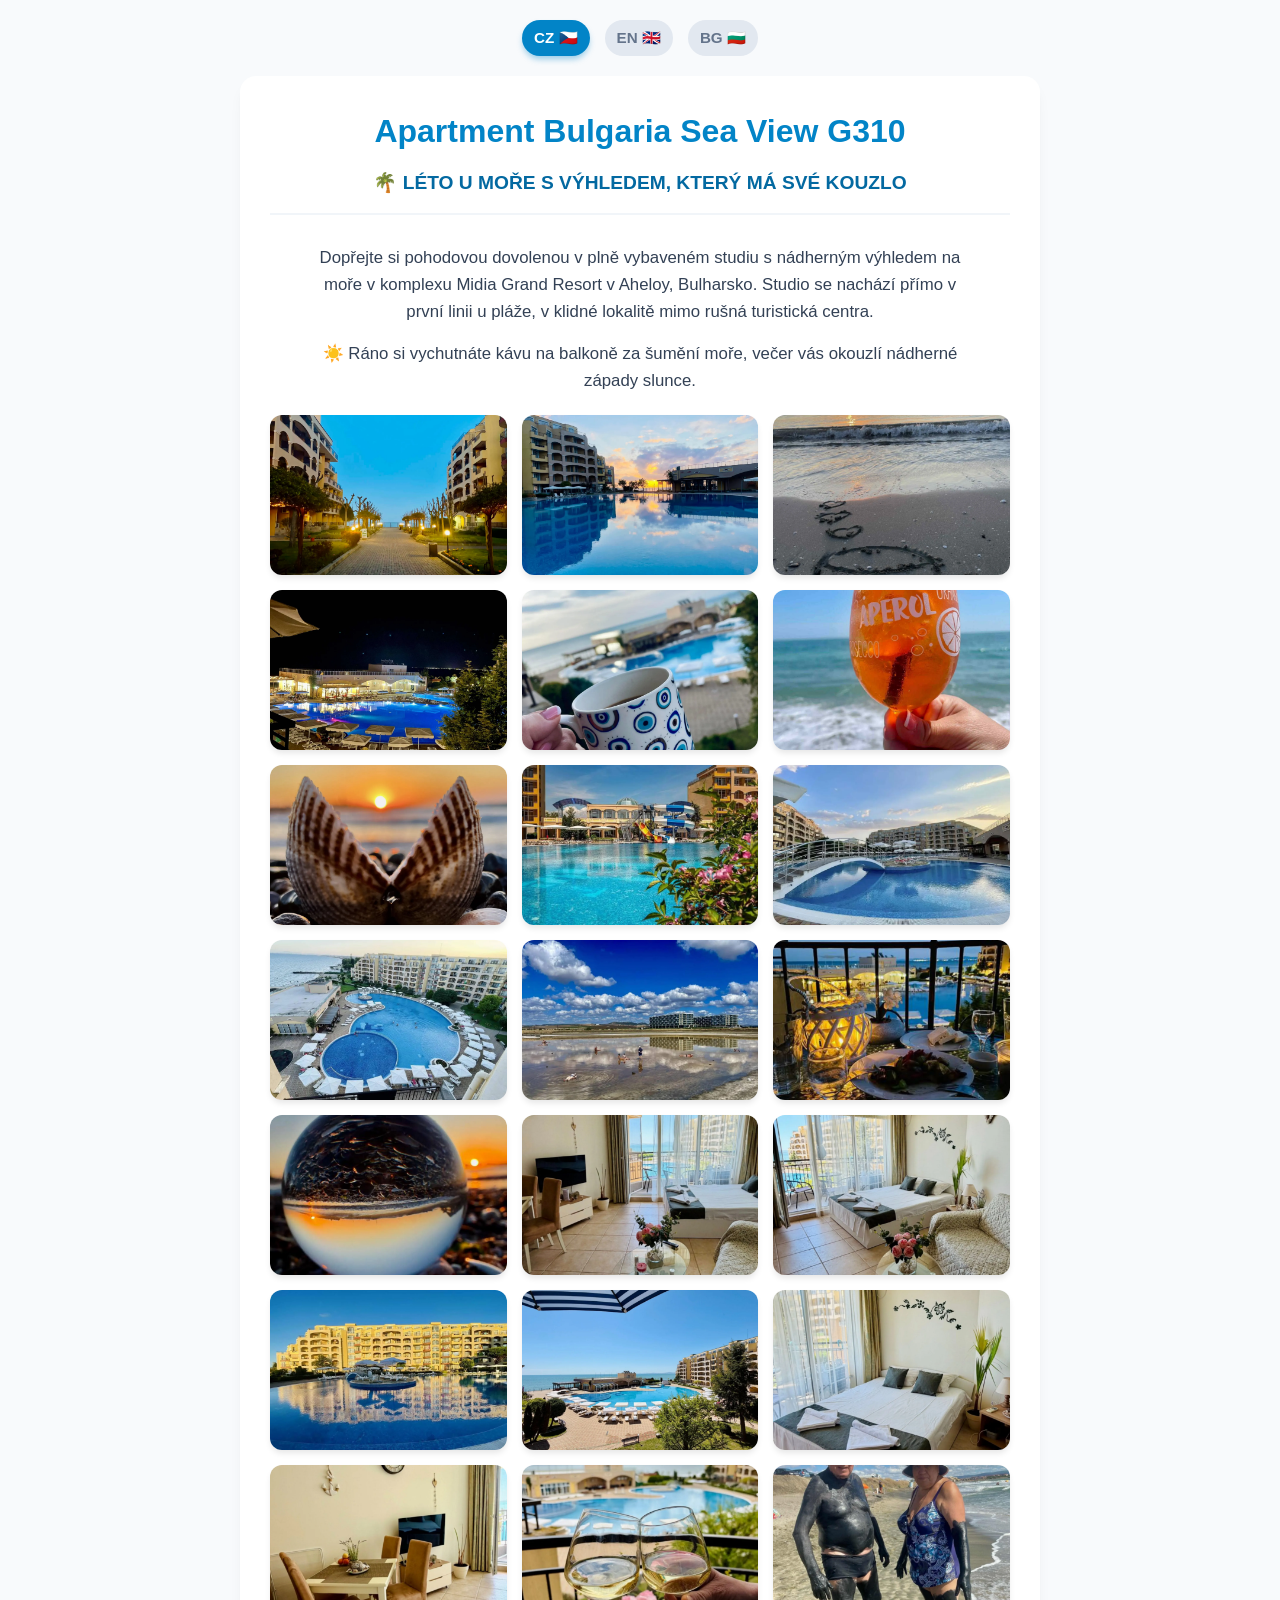
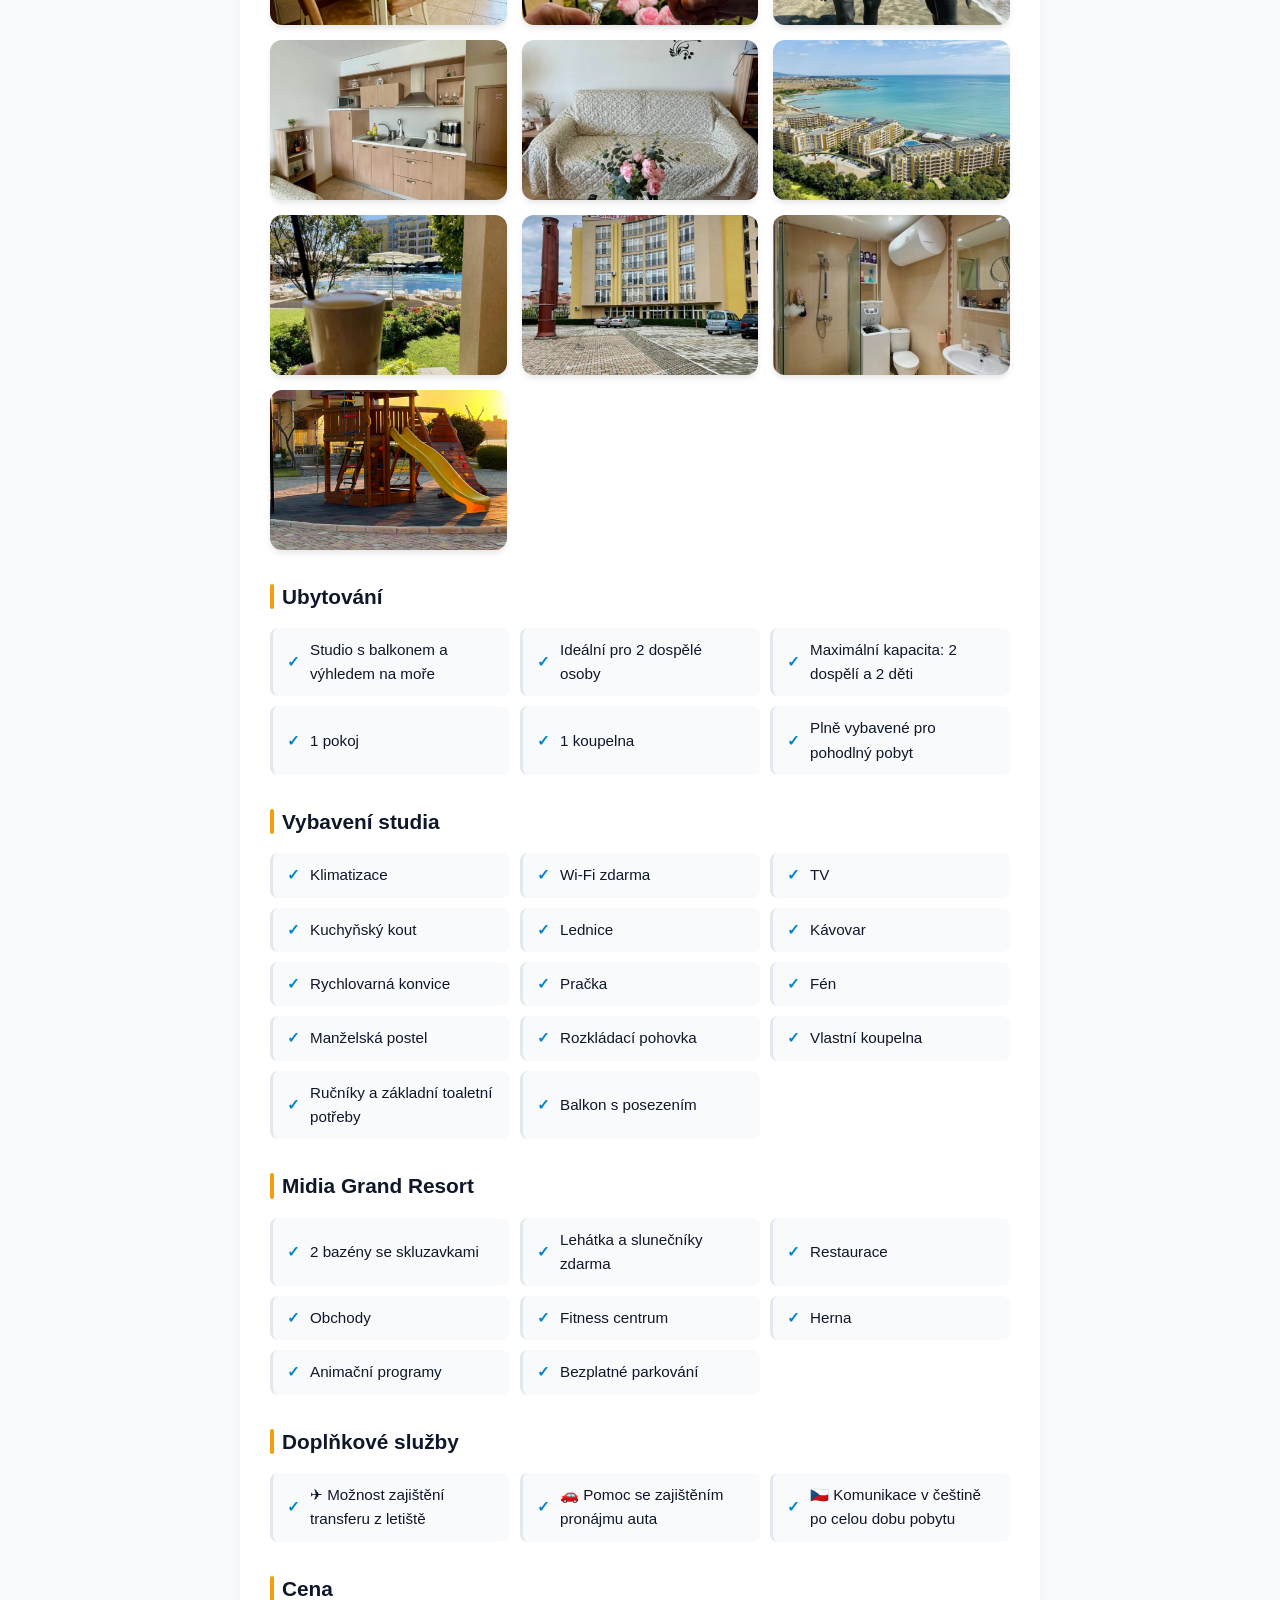
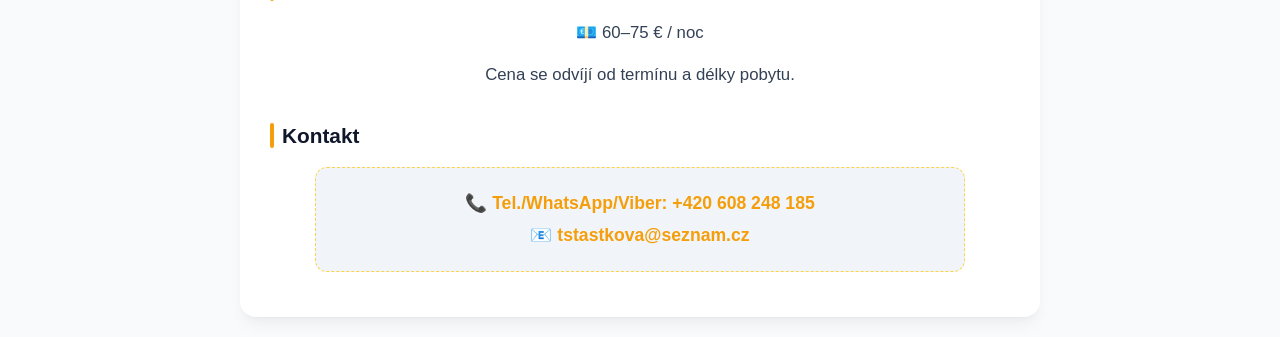
==== index.html @ 4f4d066b "First commit Uploaded files" ====
<!DOCTYPE html>
<html lang="cs">
<head>
    <meta charset="UTF-8" />
    <meta name="viewport" content="width=device-width, initial-scale=1.0"/>
    <title>Apartment Bulgaria Sea View G310</title>
    <link rel="stylesheet" href="css/style.css">
</head>

<body>

    <div class="lang">
    <a href="index.html" class="active">CZ 🇨🇿</a>
    <a href="en.html">EN 🇬🇧</a>
    <a href="bg.html">BG 🇧🇬</a>
    </div>

    <div class="container">

    <h1>Apartment Bulgaria Sea View G310</h1>

    <h2>🌴 LÉTO U MOŘE S VÝHLEDEM, KTERÝ MÁ SVÉ KOUZLO</h2>

    <p>
        Dopřejte si pohodovou dovolenou v plně vybaveném studiu s nádherným výhledem na moře v komplexu Midia Grand Resort v Aheloy, Bulharsko. Studio se nachází přímo v první linii u pláže, v klidné lokalitě mimo rušná turistická centra.
    </p>

    <p>☀️ Ráno si vychutnáte kávu na balkoně za šumění moře, večer vás okouzlí nádherné západy slunce.</p>
    <div class="gallery-slider">
        <a href="img/foto1.webp" target="_blank"><img src="img/foto1.webp" alt="Foto 1" loading="lazy"></a>
        <a href="img/foto2.webp" target="_blank"><img src="img/foto2.webp" alt="Foto 2" loading="lazy"></a>
        <a href="img/foto3.webp" target="_blank"><img src="img/foto3.webp" alt="Foto 3" loading="lazy"></a>
        <a href="img/foto4.webp" target="_blank"><img src="img/foto4.webp" alt="Foto 4" loading="lazy"></a>
        <a href="img/foto5.webp" target="_blank"><img src="img/foto5.webp" alt="Foto 5" loading="lazy"></a>
        <a href="img/foto6.webp" target="_blank"><img src="img/foto6.webp" alt="Foto 6" loading="lazy"></a>
        <a href="img/foto7.webp" target="_blank"><img src="img/foto7.webp" alt="Foto 7" loading="lazy"></a>
        <a href="img/foto8.webp" target="_blank"><img src="img/foto8.webp" alt="Foto 8" loading="lazy"></a>
        <a href="img/foto9.webp" target="_blank"><img src="img/foto9.webp" alt="Foto 9" loading="lazy"></a>
        <a href="img/foto10.webp" target="_blank"><img src="img/foto10.webp" alt="Foto 10" loading="lazy"></a>
        <a href="img/foto11.webp" target="_blank"><img src="img/foto11.webp" alt="Foto 11" loading="lazy"></a>
        <a href="img/foto12.webp" target="_blank"><img src="img/foto12.webp" alt="Foto 12" loading="lazy"></a>
        <a href="img/foto13.webp" target="_blank"><img src="img/foto13.webp" alt="Foto 13" loading="lazy"></a>
        <a href="img/foto14.webp" target="_blank"><img src="img/foto14.webp" alt="Foto 14" loading="lazy"></a>
        <a href="img/foto15.webp" target="_blank"><img src="img/foto15.webp" alt="Foto 15" loading="lazy"></a>
        <a href="img/foto16.webp" target="_blank"><img src="img/foto16.webp" alt="Foto 16" loading="lazy"></a>
        <a href="img/foto17.webp" target="_blank"><img src="img/foto17.webp" alt="Foto 17" loading="lazy"></a>
        <a href="img/foto18.webp" target="_blank"><img src="img/foto18.webp" alt="Foto 18" loading="lazy"></a>
        <a href="img/foto19.webp" target="_blank"><img src="img/foto19.webp" alt="Foto 19" loading="lazy"></a>
        <a href="img/foto20.webp" target="_blank"><img src="img/foto20.webp" alt="Foto 20" loading="lazy"></a>
        <a href="img/foto21.webp" target="_blank"><img src="img/foto21.webp" alt="Foto 21" loading="lazy"></a>
        <a href="img/foto22.webp" target="_blank"><img src="img/foto22.webp" alt="Foto 22" loading="lazy"></a>
        <a href="img/foto23.webp" target="_blank"><img src="img/foto23.webp" alt="Foto 23" loading="lazy"></a>
        <a href="img/foto24.webp" target="_blank"><img src="img/foto24.webp" alt="Foto 24" loading="lazy"></a>
        <a href="img/foto25.webp" target="_blank"><img src="img/foto25.webp" alt="Foto 25" loading="lazy"></a>
        <a href="img/foto26.webp" target="_blank"><img src="img/foto26.webp" alt="Foto 26" loading="lazy"></a>
        <a href="img/foto27.webp" target="_blank"><img src="img/foto27.webp" alt="Foto 27" loading="lazy"></a>
        <a href="img/foto28.webp" target="_blank"><img src="img/foto28.webp" alt="Foto 28" loading="lazy"></a>
    </div>
    <h3>Ubytování</h3>
    <ul>
        <li>Studio s balkonem a výhledem na moře</li>
        <li>Ideální pro 2 dospělé osoby</li>
        <li>Maximální kapacita: 2 dospělí a 2 děti</li>
        <li>1 pokoj</li>
        <li>1 koupelna</li>
        <li>Plně vybavené pro pohodlný pobyt</li>
    </ul>

    <h3>Vybavení studia</h3>
    <ul>
        <li>Klimatizace</li>
        <li>Wi-Fi zdarma</li>
        <li>TV</li>
        <li>Kuchyňský kout</li>
        <li>Lednice</li>
        <li>Kávovar</li>
        <li>Rychlovarná konvice</li>
        <li>Pračka</li>
        <li>Fén</li>
        <li>Manželská postel</li>
        <li>Rozkládací pohovka</li>
        <li>Vlastní koupelna</li>
        <li>Ručníky a základní toaletní potřeby</li>
        <li>Balkon s posezením</li>
    </ul>

    <h3>Midia Grand Resort</h3>
    <ul>
        <li>2 bazény se skluzavkami</li>
        <li>Lehátka a slunečníky zdarma</li>
        <li>Restaurace</li>
        <li>Obchody</li>
        <li>Fitness centrum</li>
        <li>Herna</li>
        <li>Animační programy</li>
        <li>Bezplatné parkování</li>
    </ul>
    <h3>Doplňkové služby</h3>
    <ul>
        <li>✈ Možnost zajištění transferu z letiště</li>
        <li>🚗 Pomoc se zajištěním pronájmu auta</li>
        <li>🇨🇿 Komunikace v češtině po celou dobu pobytu</li>
    </ul>

    <h3>Cena</h3>
    <p>💶 60–75 € / noc</p>
    <p>Cena se odvíjí od termínu a délky pobytu.</p>
    <h3>Kontakt</h3>
    <p>
        📞 Tel./WhatsApp/Viber: +420 608 248 185<br>
        📧 tstastkova@seznam.cz
    </p>

    </div>

</body>
</html>
---- css/style.css ----
:root {
    --primary-color: #0284c7;    
    --secondary-color: #0f172a; 
    --accent-color: #f59e0b;     
    --bg-color: #f8fafc;         
    --card-bg: #ffffff;         
    --text-muted: #64748b;       
}

* {
    box-sizing: border-box;
    margin: 0;
    padding: 0;
}

body {
    font-family: 'Segoe UI', Tahoma, Geneva, Verdana, sans-serif;
    background-color: var(--bg-color);
    color: var(--secondary-color);
    line-height: 1.6;
    padding: 20px 10px;
}

.lang {
    display: flex;
    justify-content: center; 
    gap: 15px;
    max-width: 800px;
    margin: 0 auto 20px auto;
    padding: 0 10px;
}

.lang a {
    text-decoration: none;
    color: var(--text-muted);
    font-weight: 600;
    font-size: 0.95rem;
    padding: 6px 12px;
    border-radius: 20px;
    background-color: #e2e8f0;
    transition: all 0.3s ease;
}

.lang a:hover {
    background-color: #cbd5e1;
    color: var(--secondary-color);
}

.lang a.active {
    background-color: var(--primary-color);
    color: white;
    box-shadow: 0 4px 6px -1px rgba(2, 132, 199, 0.4);
}

.container {
    max-width: 800px;
    margin: 0 auto;
    background-color: var(--card-bg);
    padding: 30px;
    border-radius: 16px;
    box-shadow: 0 10px 15px -3px rgba(0, 0, 0, 0.05), 0 4px 6px -4px rgba(0, 0, 0, 0.05);
}

h1 {
    font-size: 2rem;
    color: var(--primary-color);
    text-align: center;
    margin-bottom: 10px;
}

h2 {
    font-size: 1.2rem;
    font-weight: 600;
    color: #0369a1;
    text-align: center;
    margin-bottom: 30px;
    padding-bottom: 15px;
    border-bottom: 2px solid #f1f5f9;
}

h3 {
    font-size: 1.3rem;
    color: var(--secondary-color);
    margin: 30px 0 15px 0;
    position: relative;
    padding-left: 12px;
}

h3::before {
    content: "";
    position: absolute;
    left: 0;
    top: 4px;
    bottom: 4px;
    width: 4px;
    background-color: var(--accent-color);
    border-radius: 2px;
}

p {
    margin-bottom: 15px;
    color: #334155;
}

.container > p {
    font-size: 1.05rem;
    text-align: center;
    max-width: 650px;
    margin-left: auto;
    margin-right: auto;
}

ul {
    list-style: none;
    display: grid;
    grid-template-columns: repeat(auto-fit, minmax(240px, 1fr));
    gap: 10px;
    margin-bottom: 20px;
}

ul li {
    background-color: #f8fafc;
    padding: 10px 14px;
    border-radius: 8px;
    font-size: 0.95rem;
    display: flex;
    align-items: center;
    border-left: 3px solid #e2e8f0;
}

ul li::before {
    content: "✓";
    color: var(--primary-color);
    font-weight: bold;
    margin-right: 10px;
    flex-shrink: 0;
}

h3:contains("Doplňkové") + ul li::before,
h3:nth-of-type(4) + ul li::before {
    content: "" !important;
    margin-right: 0;
}


.container > p:last-of-type {
    font-size: 1.5rem;
    font-weight: bold;
    color: var(--accent-color);
    background-color: #fffbeb;
    padding: 15px;
    border-radius: 12px;
    text-align: center;
    border: 1px dashed #fcd34d;
    margin-top: 10px;
}

.container > p:last-child {
    background-color: #f1f5f9;
    padding: 20px;
    border-radius: 12px;
    text-align: center;
    font-size: 1.1rem;
    line-height: 1.8;
}

.container > p:last-child a {
    color: var(--primary-color);
    text-decoration: none;
    font-weight: 600;
}
.gallery-slider {
    display: flex;
    gap: 12px;
    overflow-x: auto;
    scroll-snap-type: x mandatory;
    padding-bottom: 15px;
    margin: 20px 0 30px 0;
    -webkit-overflow-scrolling: touch;
}

.gallery-slider::-webkit-scrollbar {
    height: 6px;
}
.gallery-slider::-webkit-scrollbar-thumb {
    background: #cbd5e1;
    border-radius: 10px;
}

.gallery-slider a {
    flex: 0 0 85%;
    scroll-snap-align: center;
    height: 250px;
    border-radius: 12px;
    overflow: hidden;
    box-shadow: 0 4px 6px -1px rgba(0, 0, 0, 0.1);
    display: block;
}

.gallery-slider img {
    width: 100%;
    height: 100%;
    object-fit: cover;
    transition: transform 0.3s ease;
}

@media (min-width: 768px) {
    .gallery-slider {
        display: grid; 
        grid-template-columns: repeat(auto-fit, minmax(220px, 1fr));
        gap: 15px;
        overflow-x: visible;
        scroll-snap-type: none;
        padding-bottom: 0;
    }

    .gallery-slider a {
        flex: none;
        height: 160px;
    }

    .gallery-slider a:hover img {
        transform: scale(1.05);
    }
}

@media (hover: hover) {
    .gallery-item img:hover {
        transform: scale(1.05);
    }
}

@media (max-width: 600px) {
    body {
        padding: 10px 5px;
    }
    
    .container {
        padding: 20px 15px;
        border-radius: 12px;
    }

    h1 {
        font-size: 1.6rem;
    }

    h2 {
        font-size: 1rem;
        margin-bottom: 20px;
    }

    ul {
        grid-template-columns: 1fr;
    }
}
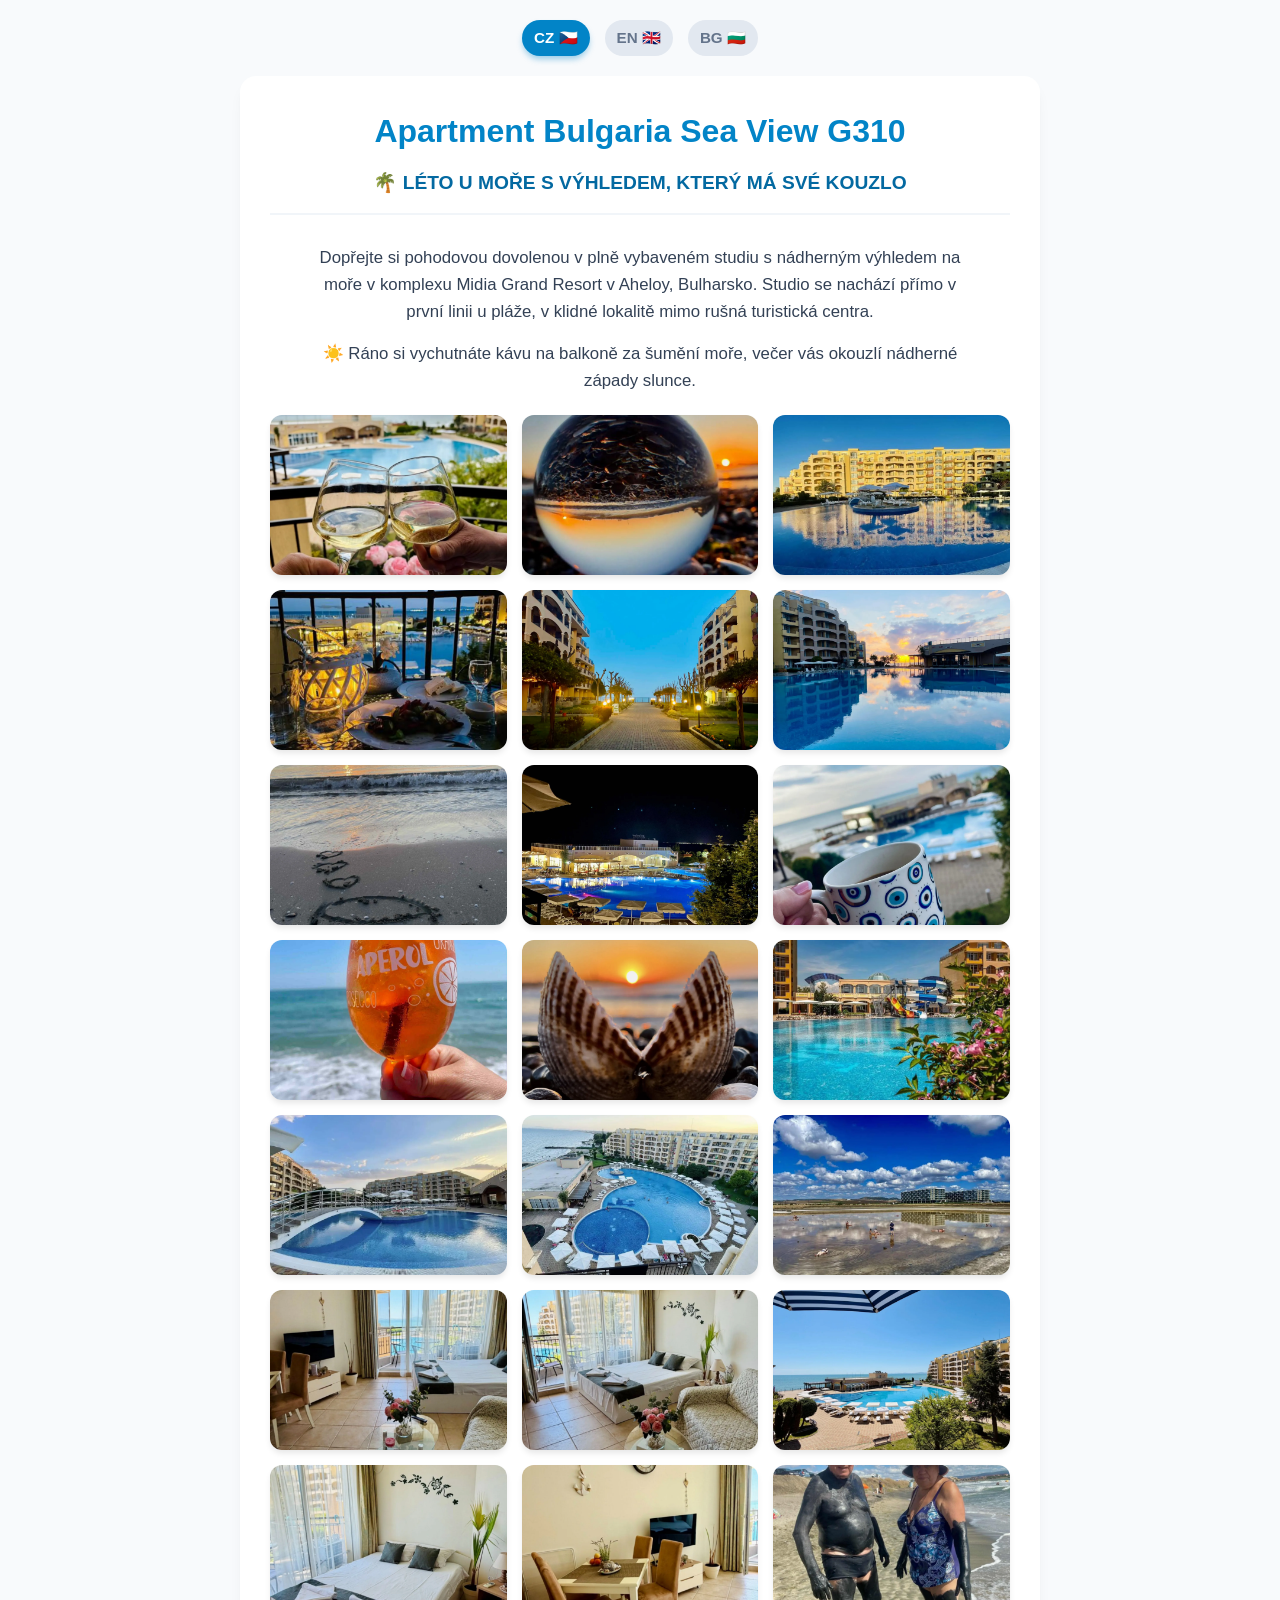
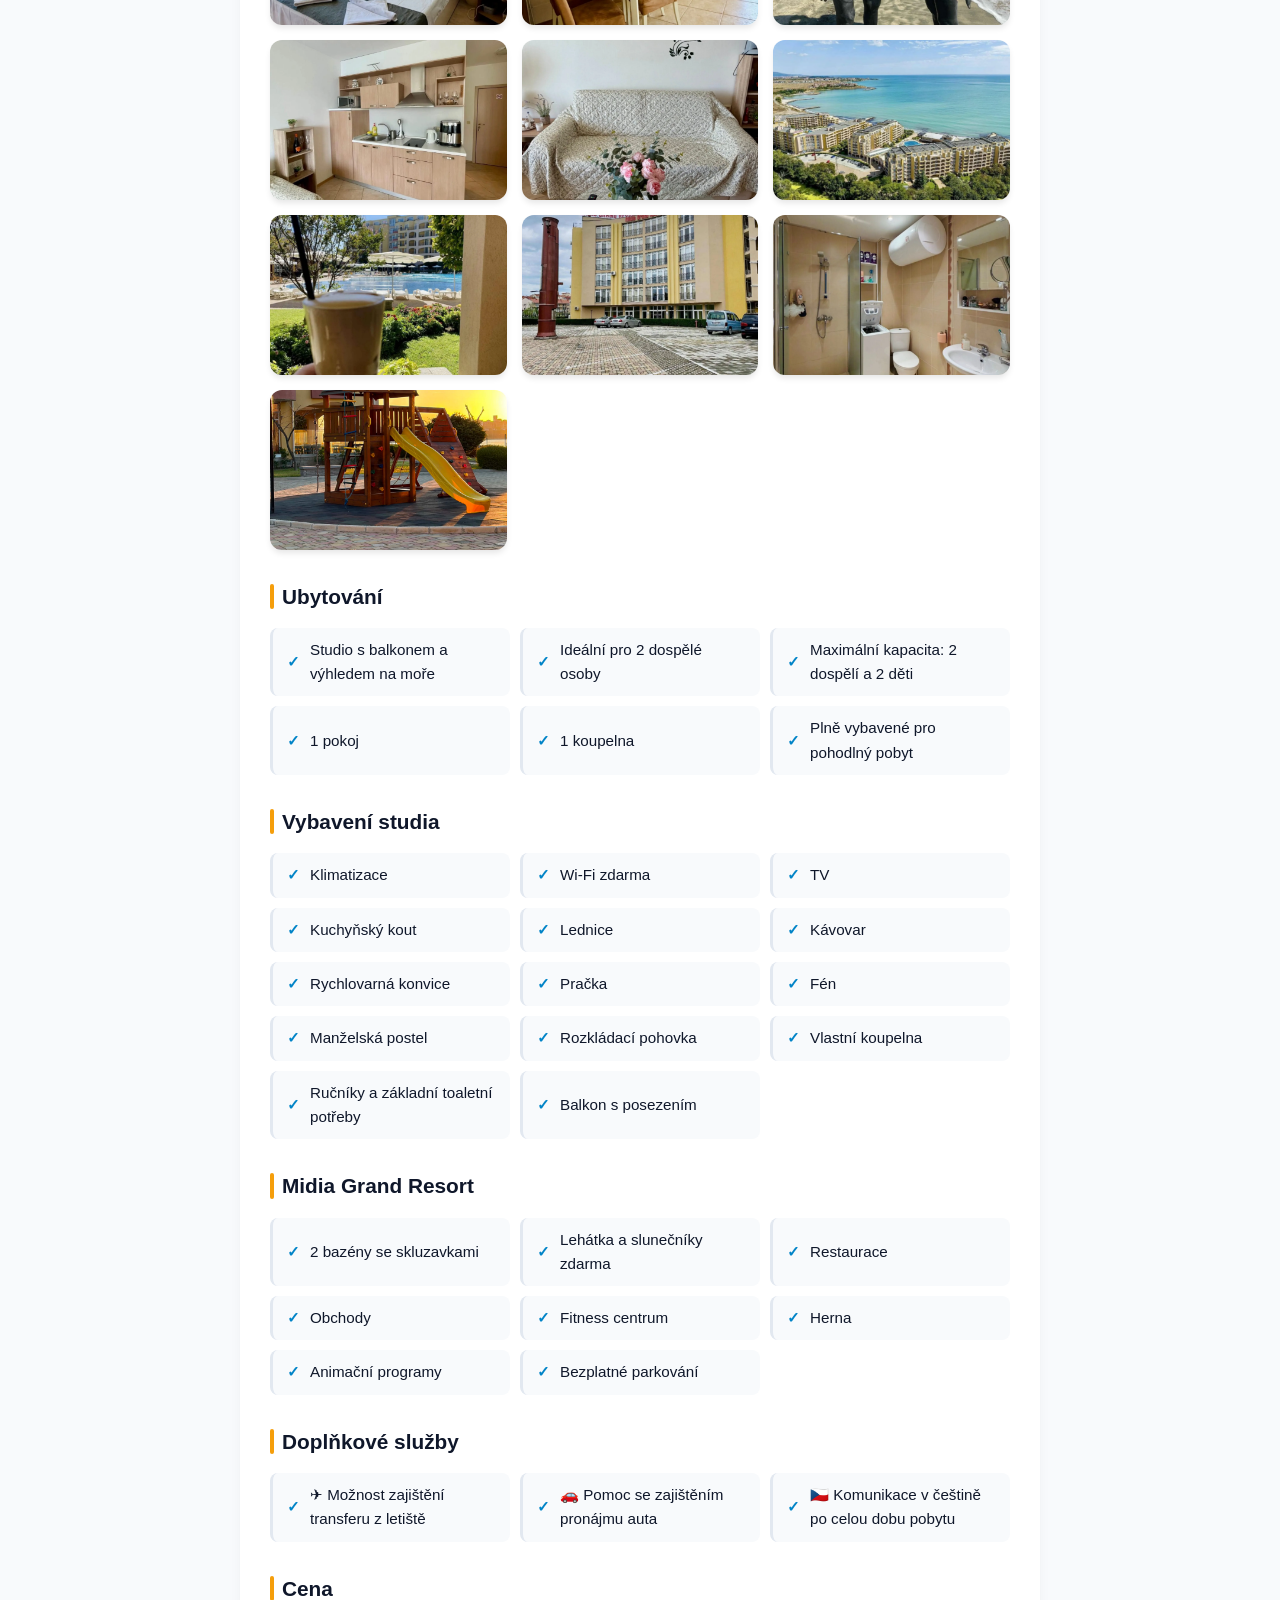
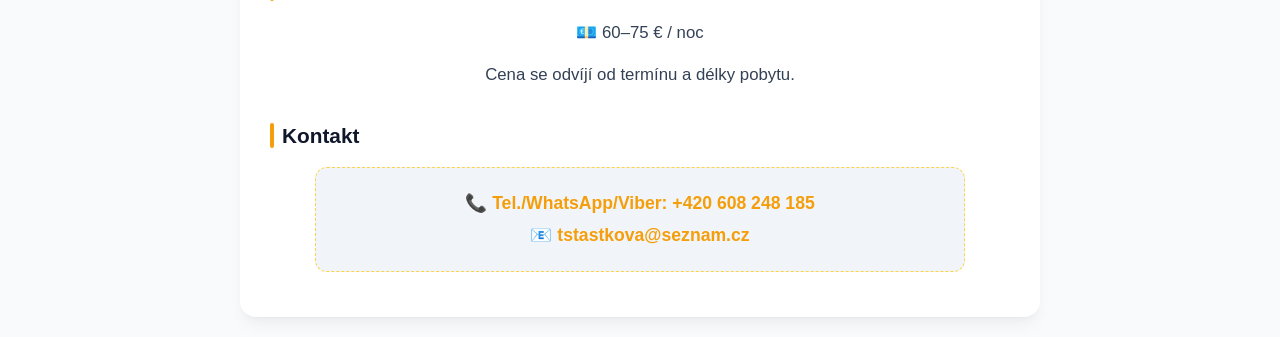
==== commit 3ad8dee2: "Change order cz" ====
--- a/index.html
+++ b/index.html
@@ -27,6 +27,10 @@
 
     <p>☀️ Ráno si vychutnáte kávu na balkoně za šumění moře, večer vás okouzlí nádherné západy slunce.</p>
     <div class="gallery-slider">
+        <a href="img/foto20.webp" target="_blank"><img src="img/foto20.webp" alt="Foto 20" loading="lazy"></a>
+        <a href="img/foto13.webp" target="_blank"><img src="img/foto13.webp" alt="Foto 13" loading="lazy"></a>
+        <a href="img/foto16.webp" target="_blank"><img src="img/foto16.webp" alt="Foto 16" loading="lazy"></a>
+        <a href="img/foto12.webp" target="_blank"><img src="img/foto12.webp" alt="Foto 12" loading="lazy"></a>
         <a href="img/foto1.webp" target="_blank"><img src="img/foto1.webp" alt="Foto 1" loading="lazy"></a>
         <a href="img/foto2.webp" target="_blank"><img src="img/foto2.webp" alt="Foto 2" loading="lazy"></a>
         <a href="img/foto3.webp" target="_blank"><img src="img/foto3.webp" alt="Foto 3" loading="lazy"></a>
@@ -38,15 +42,11 @@
         <a href="img/foto9.webp" target="_blank"><img src="img/foto9.webp" alt="Foto 9" loading="lazy"></a>
         <a href="img/foto10.webp" target="_blank"><img src="img/foto10.webp" alt="Foto 10" loading="lazy"></a>
         <a href="img/foto11.webp" target="_blank"><img src="img/foto11.webp" alt="Foto 11" loading="lazy"></a>
-        <a href="img/foto12.webp" target="_blank"><img src="img/foto12.webp" alt="Foto 12" loading="lazy"></a>
-        <a href="img/foto13.webp" target="_blank"><img src="img/foto13.webp" alt="Foto 13" loading="lazy"></a>
         <a href="img/foto14.webp" target="_blank"><img src="img/foto14.webp" alt="Foto 14" loading="lazy"></a>
         <a href="img/foto15.webp" target="_blank"><img src="img/foto15.webp" alt="Foto 15" loading="lazy"></a>
-        <a href="img/foto16.webp" target="_blank"><img src="img/foto16.webp" alt="Foto 16" loading="lazy"></a>
         <a href="img/foto17.webp" target="_blank"><img src="img/foto17.webp" alt="Foto 17" loading="lazy"></a>
         <a href="img/foto18.webp" target="_blank"><img src="img/foto18.webp" alt="Foto 18" loading="lazy"></a>
         <a href="img/foto19.webp" target="_blank"><img src="img/foto19.webp" alt="Foto 19" loading="lazy"></a>
-        <a href="img/foto20.webp" target="_blank"><img src="img/foto20.webp" alt="Foto 20" loading="lazy"></a>
         <a href="img/foto21.webp" target="_blank"><img src="img/foto21.webp" alt="Foto 21" loading="lazy"></a>
         <a href="img/foto22.webp" target="_blank"><img src="img/foto22.webp" alt="Foto 22" loading="lazy"></a>
         <a href="img/foto23.webp" target="_blank"><img src="img/foto23.webp" alt="Foto 23" loading="lazy"></a>
@@ -114,4 +114,4 @@
     </div>
 
 </body>
-</html>+</html>
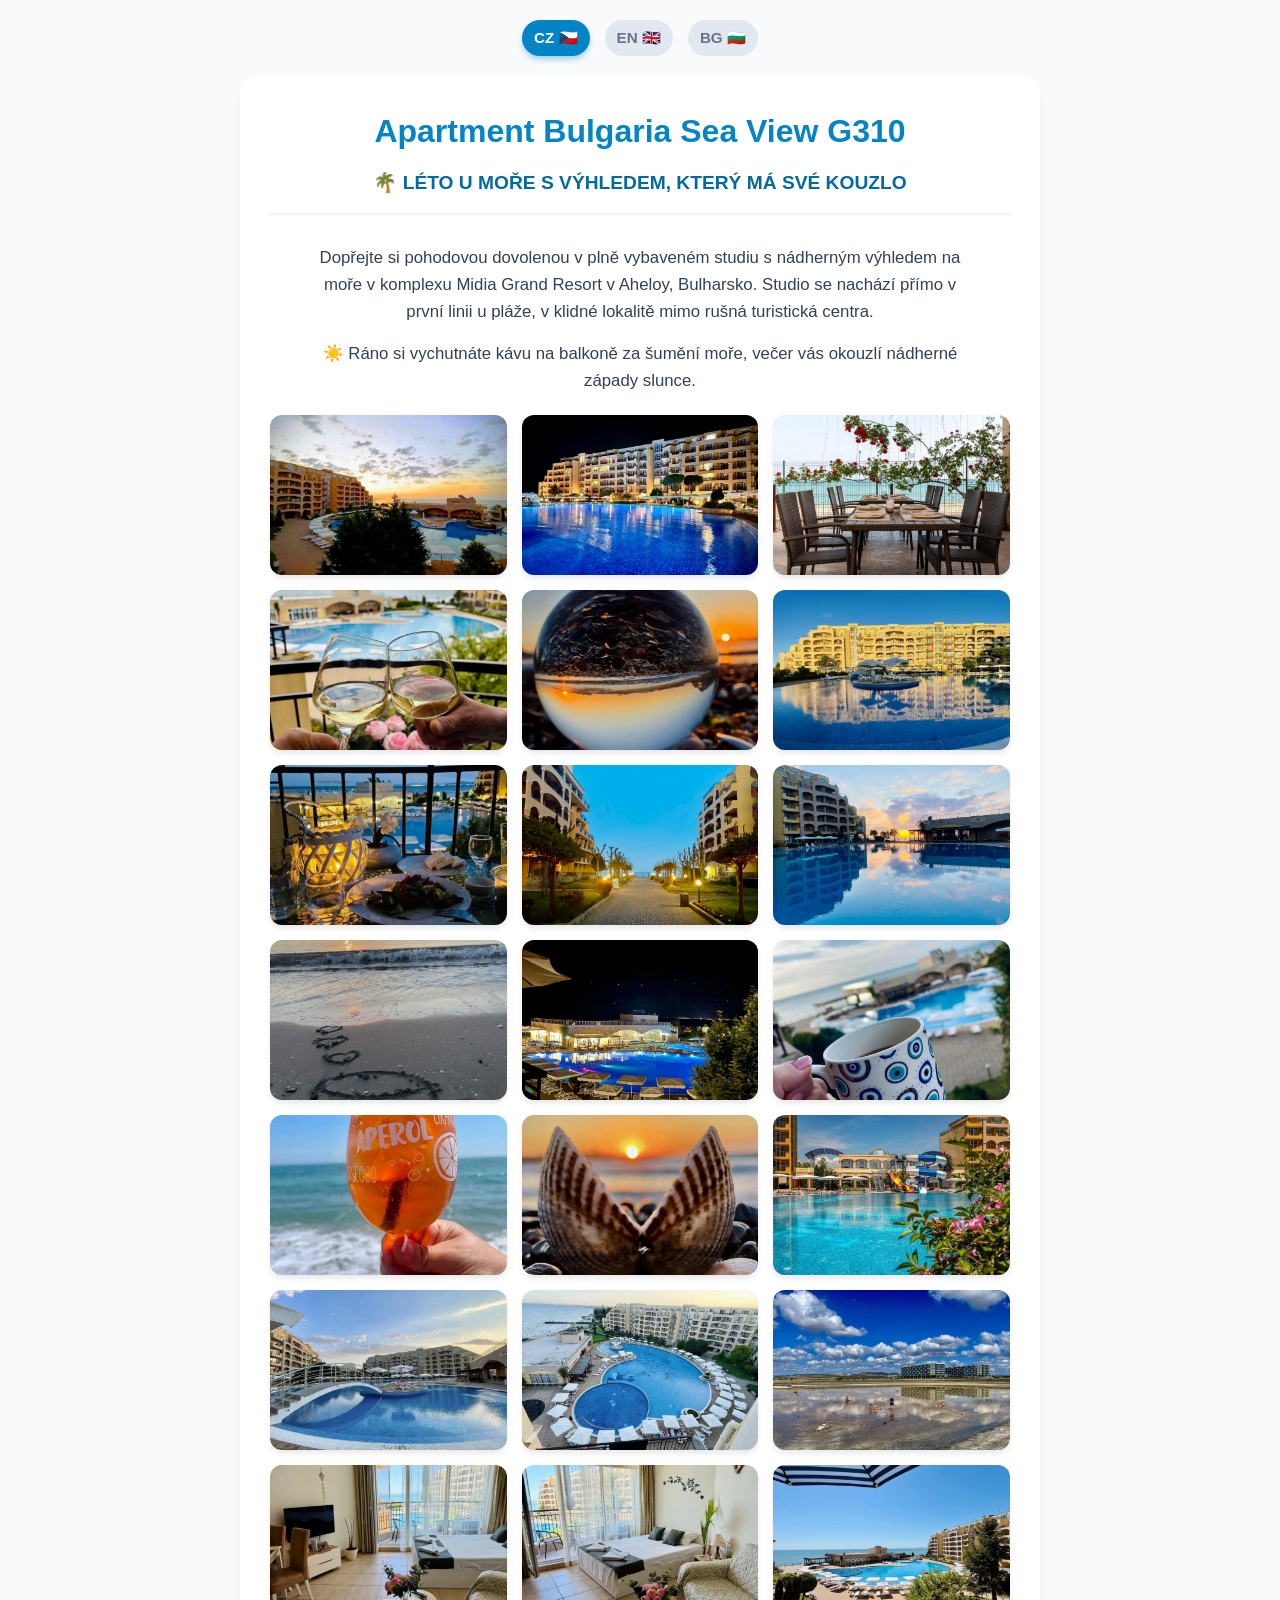
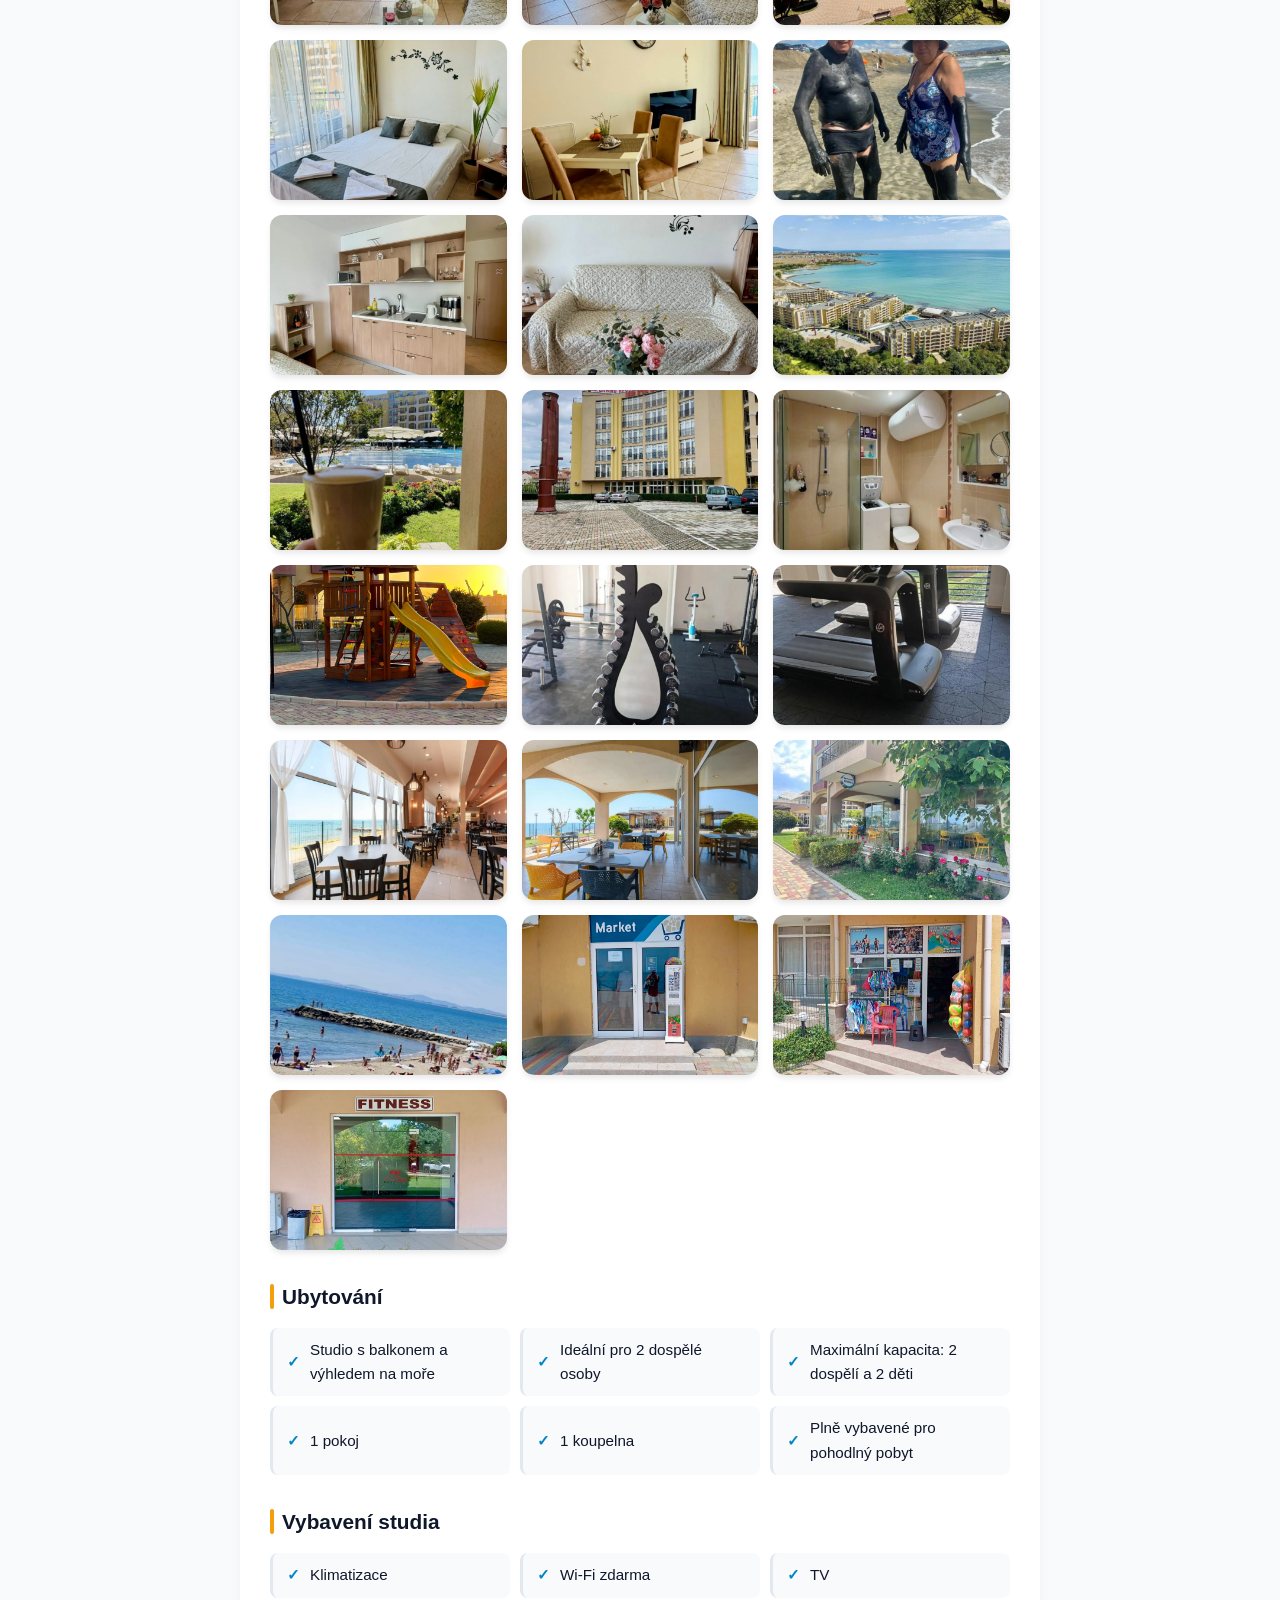
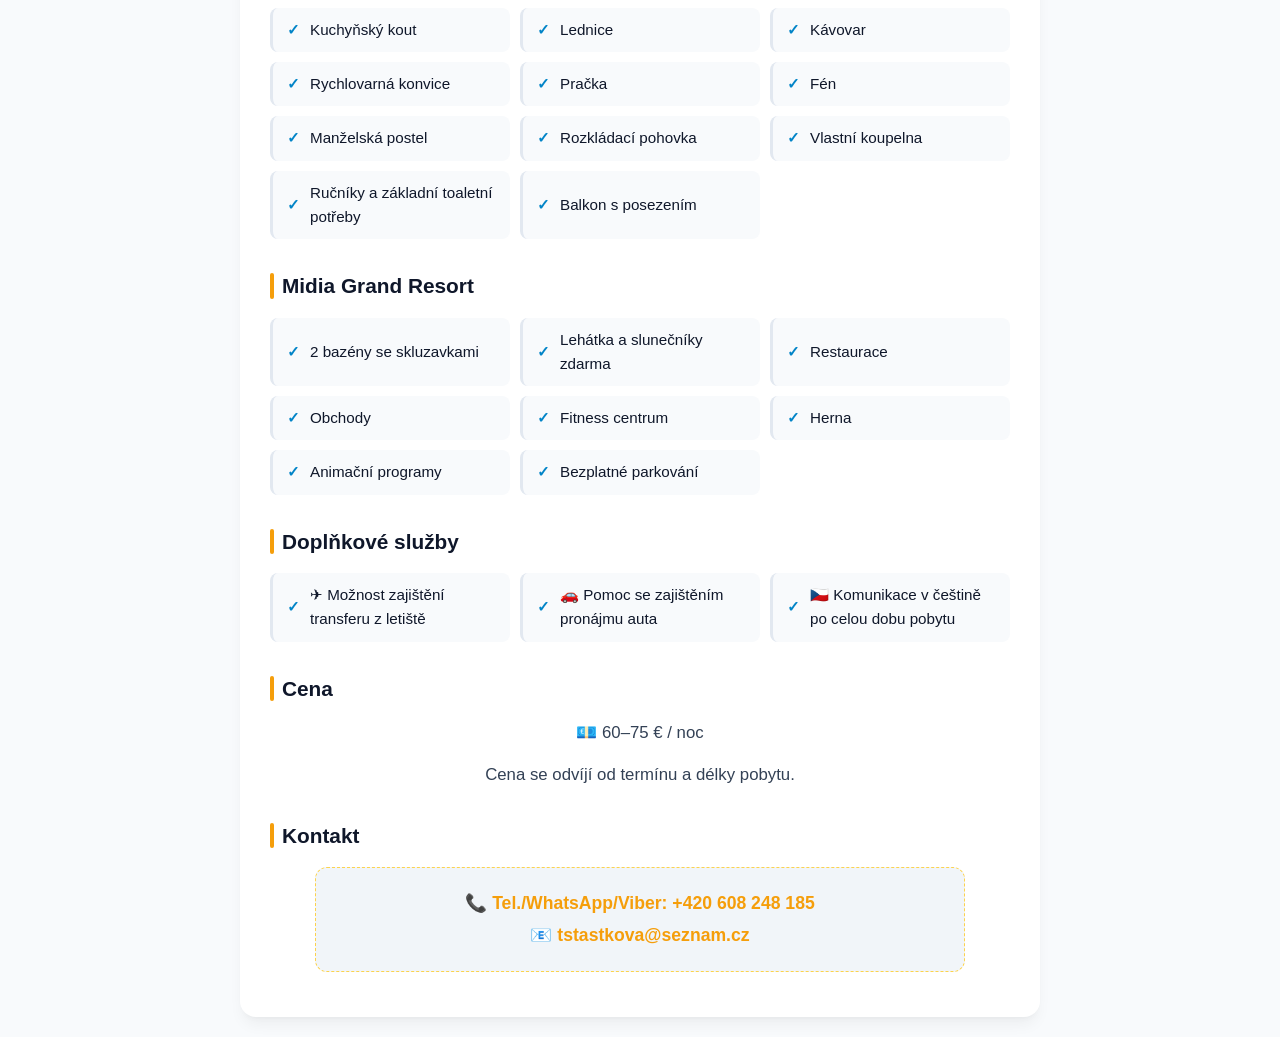
==== commit adafc8e2: "Added more images" ====
--- a/index.html
+++ b/index.html
@@ -5,6 +5,7 @@
     <meta name="viewport" content="width=device-width, initial-scale=1.0"/>
     <title>Apartment Bulgaria Sea View G310</title>
     <link rel="stylesheet" href="css/style.css">
+    <link rel="icon" type="image/png" href="favicon.png">
 </head>
 
 <body>
@@ -27,6 +28,9 @@
 
     <p>☀️ Ráno si vychutnáte kávu na balkoně za šumění moře, večer vás okouzlí nádherné západy slunce.</p>
     <div class="gallery-slider">
+        <a href="img/foto35.webp" target="_blank"><img src="img/foto35.webp" alt="Foto 35" loading="lazy"></a>
+        <a href="img/foto33.webp" target="_blank"><img src="img/foto33.webp" alt="Foto 33" loading="lazy"></a>
+        <a href="img/foto34.webp" target="_blank"><img src="img/foto34.webp" alt="Foto 34" loading="lazy"></a>
         <a href="img/foto20.webp" target="_blank"><img src="img/foto20.webp" alt="Foto 20" loading="lazy"></a>
         <a href="img/foto13.webp" target="_blank"><img src="img/foto13.webp" alt="Foto 13" loading="lazy"></a>
         <a href="img/foto16.webp" target="_blank"><img src="img/foto16.webp" alt="Foto 16" loading="lazy"></a>
@@ -55,6 +59,15 @@
         <a href="img/foto26.webp" target="_blank"><img src="img/foto26.webp" alt="Foto 26" loading="lazy"></a>
         <a href="img/foto27.webp" target="_blank"><img src="img/foto27.webp" alt="Foto 27" loading="lazy"></a>
         <a href="img/foto28.webp" target="_blank"><img src="img/foto28.webp" alt="Foto 28" loading="lazy"></a>
+        <a href="img/foto29.webp" target="_blank"><img src="img/foto29.webp" alt="Foto 29" loading="lazy"></a>
+        <a href="img/foto30.webp" target="_blank"><img src="img/foto30.webp" alt="Foto 30" loading="lazy"></a>
+        <a href="img/foto31.webp" target="_blank"><img src="img/foto31.webp" alt="Foto 31" loading="lazy"></a>
+        <a href="img/foto32.webp" target="_blank"><img src="img/foto32.webp" alt="Foto 32" loading="lazy"></a>
+        <a href="img/foto36.webp" target="_blank"><img src="img/foto36.webp" alt="Foto 36" loading="lazy"></a>
+        <a href="img/foto39.webp" target="_blank"><img src="img/foto39.webp" alt="Foto 39" loading="lazy"></a>
+        <a href="img/foto37.webp" target="_blank"><img src="img/foto37.webp" alt="Foto 37" loading="lazy"></a>
+        <a href="img/foto38.webp" target="_blank"><img src="img/foto38.webp" alt="Foto 38" loading="lazy"></a>
+        <a href="img/foto40.webp" target="_blank"><img src="img/foto40.webp" alt="Foto 40" loading="lazy"></a>
     </div>
     <h3>Ubytování</h3>
     <ul>
